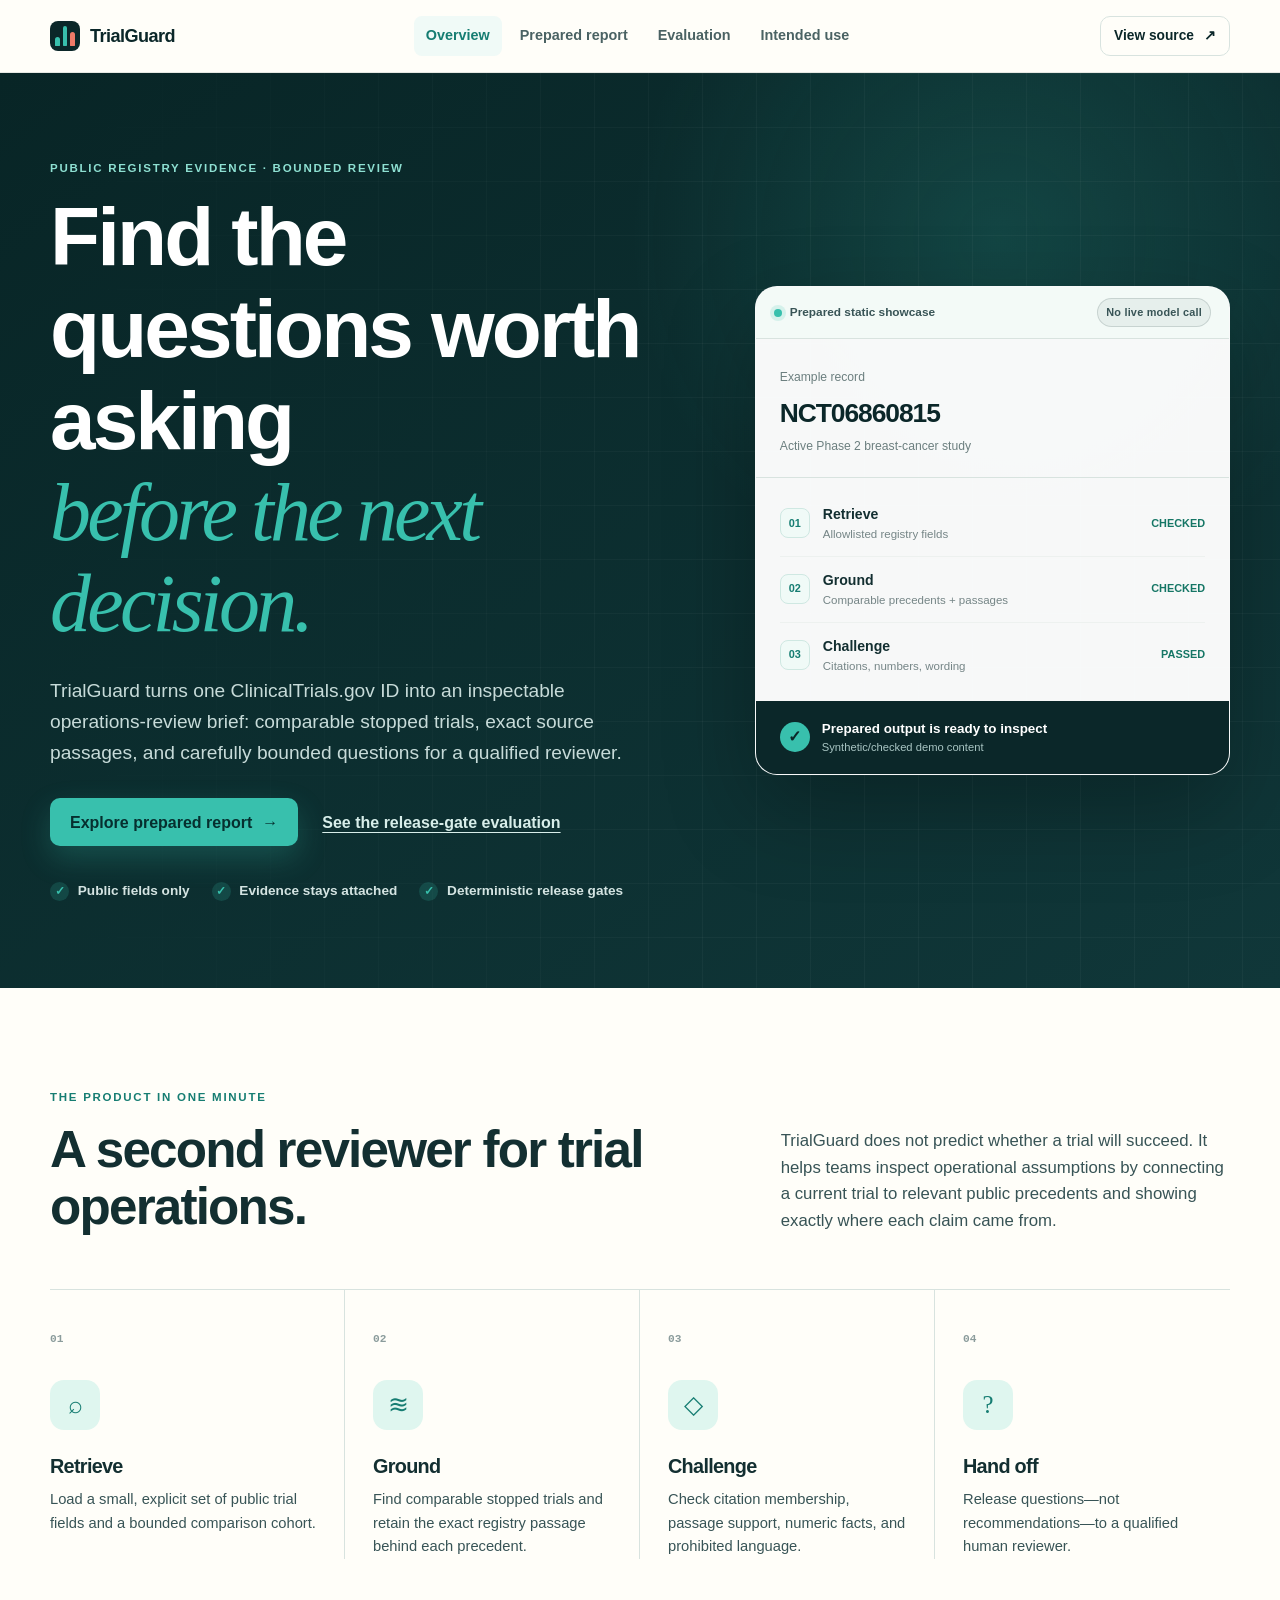
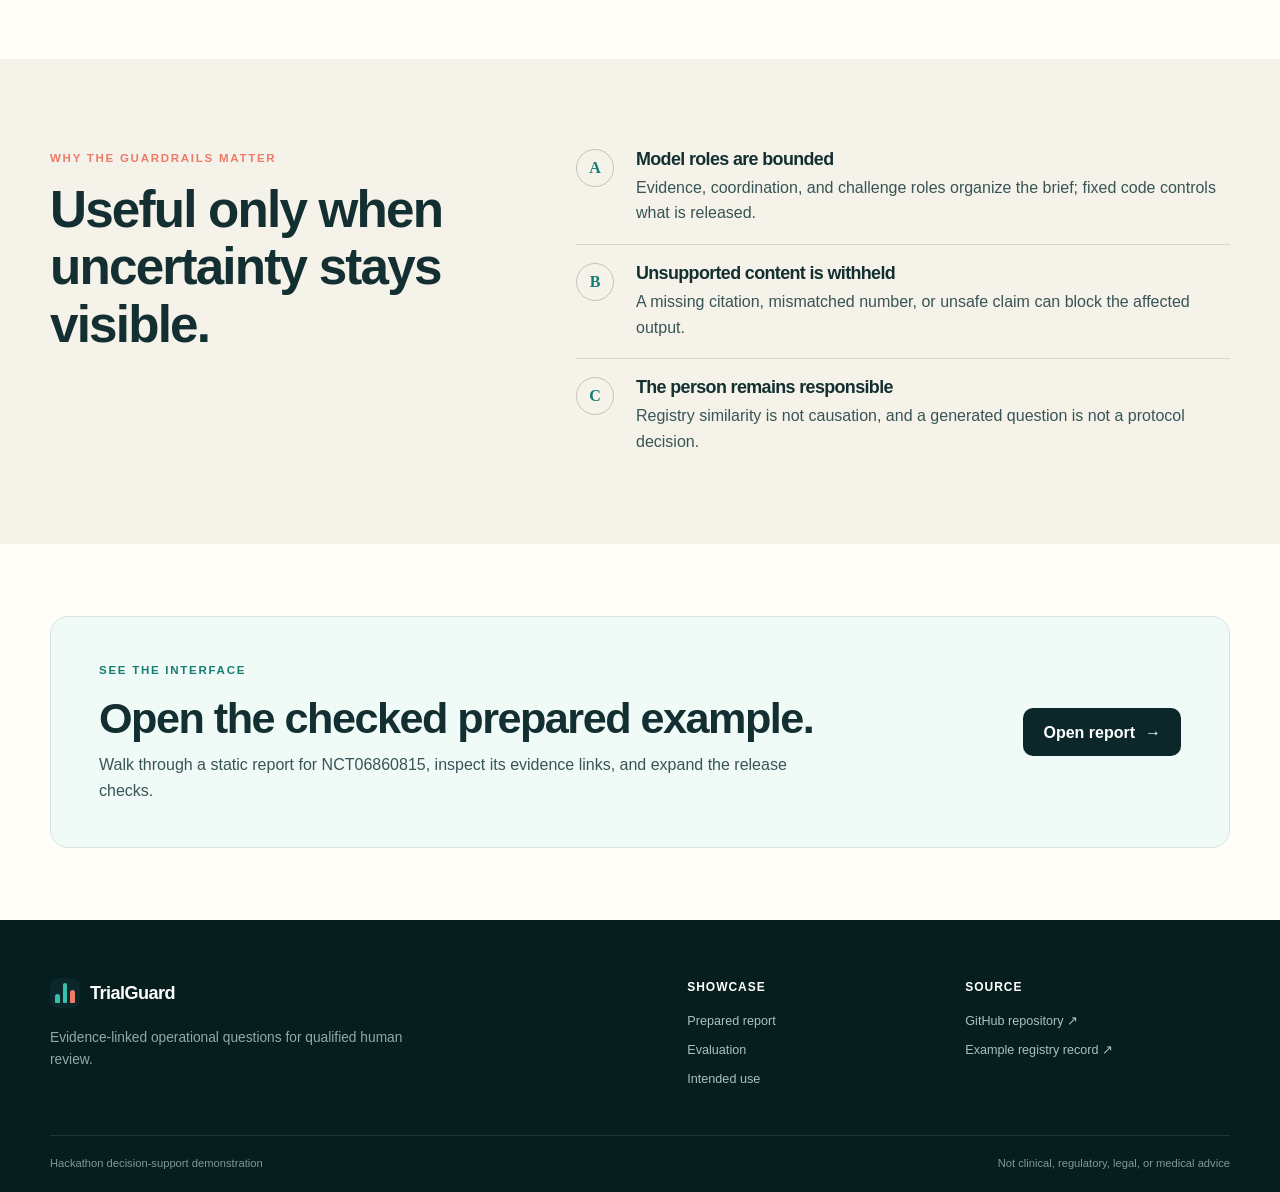
==== docs/index.html @ 04addb5f "Build presentation-ready TrialGuard MVP" ====
<!doctype html>
<html lang="en">
  <head>
    <meta charset="utf-8">
    <meta name="viewport" content="width=device-width, initial-scale=1">
    <meta
      name="description"
      content="TrialGuard is an evidence-linked second review for clinical-trial operations. Explore a checked static demonstration and its release-gate evaluation."
    >
    <meta name="theme-color" content="#0b2729">
    <title>TrialGuard · Evidence-linked trial review</title>
    <link
      rel="icon"
      href="data:image/svg+xml,%3Csvg%20xmlns='http://www.w3.org/2000/svg'%20viewBox='0%200%2064%2064'%3E%3Crect%20rx='14'%20width='64'%20height='64'%20fill='%230b2729'/%3E%3Cpath%20d='M16%2044V30M32%2044V16M48%2044V25'%20stroke='%2338c0ad'%20stroke-width='9'%20stroke-linecap='round'/%3E%3C/svg%3E"
    >
    <link rel="stylesheet" href="styles.css">
    <script>document.documentElement.classList.add("js");</script>
    <script src="app.js" defer></script>
  </head>
  <body>
    <a class="skip-link" href="#main-content">Skip to content</a>

    <header class="site-header">
      <div class="shell header-inner">
        <a class="brand" href="#overview" data-route="overview" aria-label="TrialGuard home">
          <span class="brand-mark" aria-hidden="true">
            <span></span><span></span><span></span>
          </span>
          <span>TrialGuard</span>
        </a>

        <nav class="site-nav" aria-label="Primary navigation">
          <a href="#overview" data-route="overview">Overview</a>
          <a href="#report" data-route="report">Prepared report</a>
          <a href="#evaluation" data-route="evaluation">Evaluation</a>
          <a href="#boundary" data-route="boundary">Intended use</a>
        </nav>

        <a
          class="button button-small button-ghost"
          href="https://github.com/shubhamkragrawal/TrialGuard"
          target="_blank"
          rel="noopener noreferrer"
        >
          View source
          <span aria-hidden="true">↗</span>
        </a>
      </div>
    </header>

    <noscript>
      <div class="noscript-notice">
        JavaScript is off. All showcase sections remain readable below, but page-style navigation is disabled.
      </div>
    </noscript>

    <main id="main-content" tabindex="-1">
      <section class="page is-active" data-page="overview" aria-labelledby="overview-title">
        <div class="hero">
          <div class="hero-grid shell">
            <div class="hero-copy">
              <p class="eyebrow eyebrow-light">Public registry evidence · bounded review</p>
              <h1 id="overview-title">
                Find the questions worth asking
                <em>before the next decision.</em>
              </h1>
              <p class="hero-lede">
                TrialGuard turns one ClinicalTrials.gov ID into an inspectable
                operations-review brief: comparable stopped trials, exact source
                passages, and carefully bounded questions for a qualified reviewer.
              </p>
              <div class="hero-actions">
                <a class="button button-primary" href="#report" data-route="report">
                  Explore prepared report
                  <span aria-hidden="true">→</span>
                </a>
                <a class="text-link text-link-light" href="#evaluation" data-route="evaluation">
                  See the release-gate evaluation
                </a>
              </div>
              <ul class="proof-list" aria-label="Product safeguards">
                <li><span aria-hidden="true">✓</span> Public fields only</li>
                <li><span aria-hidden="true">✓</span> Evidence stays attached</li>
                <li><span aria-hidden="true">✓</span> Deterministic release gates</li>
              </ul>
            </div>

            <aside class="hero-card" aria-label="TrialGuard review preview">
              <div class="hero-card-topline">
                <span class="live-dot" aria-hidden="true"></span>
                <span>Prepared static showcase</span>
                <span class="chip">No live model call</span>
              </div>
              <div class="trial-preview">
                <span class="micro-label">Example record</span>
                <strong>NCT06860815</strong>
                <p>Active Phase 2 breast-cancer study</p>
              </div>
              <ol class="mini-trace">
                <li>
                  <span class="trace-icon" aria-hidden="true">01</span>
                  <div><strong>Retrieve</strong><small>Allowlisted registry fields</small></div>
                  <span class="trace-state">Checked</span>
                </li>
                <li>
                  <span class="trace-icon" aria-hidden="true">02</span>
                  <div><strong>Ground</strong><small>Comparable precedents + passages</small></div>
                  <span class="trace-state">Checked</span>
                </li>
                <li>
                  <span class="trace-icon" aria-hidden="true">03</span>
                  <div><strong>Challenge</strong><small>Citations, numbers, wording</small></div>
                  <span class="trace-state">Passed</span>
                </li>
              </ol>
              <div class="hero-card-result">
                <span aria-hidden="true">✓</span>
                <div>
                  <strong>Prepared output is ready to inspect</strong>
                  <small>Synthetic/checked demo content</small>
                </div>
              </div>
            </aside>
          </div>
        </div>

        <div class="shell section">
          <div class="section-heading split-heading">
            <div>
              <p class="eyebrow">The product in one minute</p>
              <h2>A second reviewer for trial operations.</h2>
            </div>
            <p>
              TrialGuard does not predict whether a trial will succeed. It helps
              teams inspect operational assumptions by connecting a current trial
              to relevant public precedents and showing exactly where each claim came from.
            </p>
          </div>

          <ol class="process-grid">
            <li>
              <span class="process-number">01</span>
              <div class="process-symbol" aria-hidden="true">⌕</div>
              <h3>Retrieve</h3>
              <p>Load a small, explicit set of public trial fields and a bounded comparison cohort.</p>
            </li>
            <li>
              <span class="process-number">02</span>
              <div class="process-symbol" aria-hidden="true">≋</div>
              <h3>Ground</h3>
              <p>Find comparable stopped trials and retain the exact registry passage behind each precedent.</p>
            </li>
            <li>
              <span class="process-number">03</span>
              <div class="process-symbol" aria-hidden="true">◇</div>
              <h3>Challenge</h3>
              <p>Check citation membership, passage support, numeric facts, and prohibited language.</p>
            </li>
            <li>
              <span class="process-number">04</span>
              <div class="process-symbol" aria-hidden="true">?</div>
              <h3>Hand off</h3>
              <p>Release questions—not recommendations—to a qualified human reviewer.</p>
            </li>
          </ol>
        </div>

        <div class="trust-band">
          <div class="shell trust-grid">
            <div>
              <p class="eyebrow eyebrow-coral">Why the guardrails matter</p>
              <h2>Useful only when uncertainty stays visible.</h2>
            </div>
            <div class="trust-points">
              <article>
                <span aria-hidden="true">A</span>
                <div>
                  <h3>Model roles are bounded</h3>
                  <p>Evidence, coordination, and challenge roles organize the brief; fixed code controls what is released.</p>
                </div>
              </article>
              <article>
                <span aria-hidden="true">B</span>
                <div>
                  <h3>Unsupported content is withheld</h3>
                  <p>A missing citation, mismatched number, or unsafe claim can block the affected output.</p>
                </div>
              </article>
              <article>
                <span aria-hidden="true">C</span>
                <div>
                  <h3>The person remains responsible</h3>
                  <p>Registry similarity is not causation, and a generated question is not a protocol decision.</p>
                </div>
              </article>
            </div>
          </div>
        </div>

        <div class="shell section compact-section">
          <div class="cta-panel">
            <div>
              <p class="eyebrow">See the interface</p>
              <h2>Open the checked prepared example.</h2>
              <p>
                Walk through a static report for NCT06860815, inspect its evidence
                links, and expand the release checks.
              </p>
            </div>
            <a class="button button-dark" href="#report" data-route="report">
              Open report <span aria-hidden="true">→</span>
            </a>
          </div>
        </div>
      </section>

      <section class="page" data-page="report" aria-labelledby="report-title">
        <div class="context-bar">
          <div class="shell context-inner">
            <a href="#overview" data-route="overview">← Back to overview</a>
            <div>
              <span class="status-pill status-pill-demo">
                <span aria-hidden="true"></span>
                Static prepared example
              </span>
              <button class="copy-button" type="button" data-copy-link aria-label="Copy link to prepared report">
                Copy link
              </button>
            </div>
          </div>
        </div>

        <div class="shell report-shell">
          <div class="demo-disclosure" role="note">
            <span class="disclosure-icon" aria-hidden="true">i</span>
            <div>
              <strong>Synthetic/checked demonstration—not a live Bedrock run</strong>
              <p>
                This prepared interface uses NCT06860815 as the public example ID.
                The review narrative, comparison display, and pass states below are
                curated synthetic content for demonstrating TrialGuard’s checked
                output format. They must not be treated as a current assessment of the trial.
              </p>
            </div>
          </div>

          <header class="report-header">
            <div>
              <div class="report-meta">
                <span class="eyebrow">Prepared evidence review</span>
                <span class="chip chip-light">Prospective framing</span>
              </div>
              <h1 id="report-title">Active Phase 2 breast-cancer study</h1>
              <div class="trial-identity">
                <a
                  href="https://clinicaltrials.gov/study/NCT06860815"
                  target="_blank"
                  rel="noopener noreferrer"
                >
                  NCT06860815 <span aria-hidden="true">↗</span>
                </a>
                <span>Recruiting</span>
                <span>Phase 2</span>
              </div>
            </div>
            <div class="release-card" role="status">
              <span class="release-icon" aria-hidden="true">✓</span>
              <div>
                <small>Prepared release state</small>
                <strong>Approved for demonstration</strong>
                <p>The synthetic citations, facts, schema, and wording below passed the showcase checks.</p>
              </div>
            </div>
          </header>

          <div class="report-layout">
            <div class="report-main">
              <section class="report-section" aria-labelledby="snapshot-title">
                <div class="numbered-title">
                  <span>01</span>
                  <div>
                    <p class="eyebrow">Public-record snapshot</p>
                    <h2 id="snapshot-title">Trial at a glance</h2>
                  </div>
                </div>
                <p class="section-note">
                  Minimal registry descriptors are shown for orientation. This static
                  page does not claim a fresh retrieval timestamp.
                </p>
                <div class="fact-grid">
                  <article class="fact-card fact-card-wide">
                    <small>Condition area</small>
                    <div class="tag-row"><span>Breast cancer</span></div>
                  </article>
                  <article class="fact-card">
                    <small>Study phase</small>
                    <strong>Phase 2</strong>
                  </article>
                  <article class="fact-card">
                    <small>Registry status</small>
                    <strong>Recruiting</strong>
                  </article>
                  <article class="fact-card">
                    <small>Review framing</small>
                    <strong>Prospective</strong>
                  </article>
                  <article class="fact-card">
                    <small>Source</small>
                    <strong>ClinicalTrials.gov</strong>
                  </article>
                </div>
              </section>

              <section class="report-section" aria-labelledby="cohort-title">
                <div class="numbered-title">
                  <span>02</span>
                  <div>
                    <p class="eyebrow">Synthetic comparison display</p>
                    <h2 id="cohort-title">Bounded cohort context</h2>
                  </div>
                </div>
                <div class="cohort-panel">
                  <div class="cohort-topline">
                    <div>
                      <span class="status-pill status-pill-demo">Illustrative fixture</span>
                      <p>Designed to show how complete retrieval and denominators would be disclosed.</p>
                    </div>
                    <div class="withheld-metric">
                      <small>Live cohort rate</small>
                      <strong>Not claimed</strong>
                      <span>Static showcase</span>
                    </div>
                  </div>
                  <div class="filter-row" aria-label="Illustrative comparison filters">
                    <span>Condition area: breast cancer</span>
                    <span>Phase: Phase 2</span>
                    <span>Status: resolved records</span>
                  </div>
                </div>
              </section>

              <section class="report-section" aria-labelledby="evidence-title">
                <div class="numbered-title">
                  <span>03</span>
                  <div>
                    <p class="eyebrow">Synthetic evidence card</p>
                    <h2 id="evidence-title">How a precedent stays inspectable</h2>
                  </div>
                </div>
                <article class="evidence-card" id="evidence-demo-01">
                  <div class="evidence-topline">
                    <span class="evidence-index">DEMO E01</span>
                    <span class="synthetic-badge">Synthetic/checked</span>
                  </div>
                  <h3>Illustrative comparable stopped-trial precedent</h3>
                  <p>
                    This card intentionally uses a synthetic source passage so the
                    static showcase cannot be mistaken for a live finding about NCT06860815.
                  </p>
                  <blockquote>
                    <span>Illustrative stop-reason passage</span>
                    “Enrollment was slower than anticipated.”
                  </blockquote>
                  <div class="source-row">
                    <code>protocolSection.statusModule.whyStopped</code>
                    <span>Fixture passage verified literally</span>
                  </div>
                </article>
              </section>

              <section class="report-section" aria-labelledby="question-title">
                <div class="numbered-title">
                  <span>04</span>
                  <div>
                    <p class="eyebrow">For qualified human review</p>
                    <h2 id="question-title">Question to examine</h2>
                  </div>
                </div>
                <article class="question-card">
                  <span class="question-number">01</span>
                  <div>
                    <span class="synthetic-badge">Synthetic/checked question</span>
                    <h3>
                      Which site-activation and enrollment assumptions should the
                      operations team stress-test before relying on the current recruitment plan?
                    </h3>
                    <p>
                      The illustrative precedent shows the intended reasoning pattern:
                      surface an operational topic, attach the evidence, and phrase the
                      output as a question rather than a recommendation.
                    </p>
                    <p class="uncertainty">
                      <strong>Uncertainty:</strong> Registry stop reasons are self-reported,
                      incomplete, and do not establish causation or transferability.
                    </p>
                    <a class="evidence-link" href="#evidence-demo-01">View supporting demo evidence ↑</a>
                  </div>
                </article>
              </section>
            </div>

            <aside class="report-sidebar" aria-label="Prepared report validation">
              <section class="sidebar-card">
                <div class="sidebar-heading">
                  <span class="agent-avatar" aria-hidden="true">C</span>
                  <div>
                    <small>Prepared challenge result</small>
                    <h2>Approved</h2>
                  </div>
                  <span class="approved-dot" aria-label="Approved"></span>
                </div>
                <p>
                  No unresolved finding remains in this curated synthetic example.
                </p>
                <div class="revision-row">
                  <span>Revision cycles</span><strong>0 / 1</strong>
                </div>
              </section>

              <section class="sidebar-card">
                <div class="sidebar-title-row">
                  <div>
                    <small>Deterministic gates</small>
                    <h2>Release checks</h2>
                  </div>
                  <strong class="check-score">4/4</strong>
                </div>
                <ul class="check-list">
                  <li>
                    <span aria-hidden="true">✓</span>
                    <div><strong>Citation membership</strong><small>Demo evidence ID resolves in this page.</small></div>
                    <em>Passed</em>
                  </li>
                  <li>
                    <span aria-hidden="true">✓</span>
                    <div><strong>Passage support</strong><small>Displayed quote matches its fixture passage.</small></div>
                    <em>Passed</em>
                  </li>
                  <li>
                    <span aria-hidden="true">✓</span>
                    <div><strong>Numeric facts</strong><small>No unsupported numeric claim is released.</small></div>
                    <em>Passed</em>
                  </li>
                  <li>
                    <span aria-hidden="true">✓</span>
                    <div><strong>Bounded language</strong><small>No causal, prescriptive, or go/no-go claim.</small></div>
                    <em>Passed</em>
                  </li>
                </ul>
              </section>

              <details class="sidebar-card trace-card">
                <summary>
                  <span><small>Inspectable metadata</small><strong>Prepared trace</strong></span>
                  <span aria-hidden="true">⌄</span>
                </summary>
                <ol>
                  <li><span>01</span><div><strong>Fixture loaded</strong><small>Local static content</small></div></li>
                  <li><span>02</span><div><strong>Evidence linked</strong><small>One synthetic passage</small></div></li>
                  <li><span>03</span><div><strong>Checks represented</strong><small>Four checked conditions</small></div></li>
                  <li><span>04</span><div><strong>Page rendered</strong><small>No external services called</small></div></li>
                </ol>
              </details>

              <div class="read-note">
                <span aria-hidden="true">i</span>
                <p><strong>Read with the source.</strong> Similarity is not causation, and registry data can be incomplete.</p>
              </div>
            </aside>
          </div>

          <div class="next-panel">
            <div>
              <p class="eyebrow">What was actually tested?</p>
              <h2>See the frozen seven-case release-gate suite.</h2>
            </div>
            <a class="button button-dark" href="#evaluation" data-route="evaluation">
              View evaluation <span aria-hidden="true">→</span>
            </a>
          </div>
        </div>
      </section>

      <section class="page" data-page="evaluation" aria-labelledby="evaluation-title">
        <div class="evaluation-hero">
          <div class="shell evaluation-hero-grid">
            <div>
              <p class="eyebrow eyebrow-light">Frozen synthetic test suite</p>
              <h1 id="evaluation-title">Seven cases.<br>Failures included.</h1>
              <p>
                TrialGuard was checked not only on a successful evidence-rich case,
                but also on situations where a responsible system should withhold,
                block, or reframe output.
              </p>
            </div>
            <div class="score-card" aria-label="Evaluation score: 7 of 7 expected outcomes matched">
              <div class="score-ring">
                <span><strong>7/7</strong><small>expected outcomes</small></span>
              </div>
              <div>
                <small>Fixture mode</small>
                <strong>Synthetic offline</strong>
                <small>Recorded result</small>
                <strong>All matched</strong>
              </div>
            </div>
          </div>
        </div>

        <div class="shell section">
          <div class="evaluation-disclosure">
            <span aria-hidden="true">✓</span>
            <p>
              <strong>What 7/7 means:</strong> the software produced the expected
              release state and expected failed checks for seven frozen synthetic
              fixtures. It is not a measure of clinical accuracy, safety, utility,
              model quality, or real-world performance.
            </p>
          </div>

          <div class="section-heading split-heading evaluation-heading">
            <div>
              <p class="eyebrow">Expected behavior by case</p>
              <h2>The system also passes by refusing.</h2>
            </div>
            <p>
              Every case below is synthetic. For adversarial fixtures, a blocked
              output is the desired and passing behavior.
            </p>
          </div>

          <div class="case-list" role="list" aria-label="Seven synthetic evaluation cases">
            <article role="listitem">
              <span class="case-number">01</span>
              <div><h3>Evidence-rich trial analogue</h3><p>Grounding and supported question release</p></div>
              <span class="expected-state state-full">Full release</span>
              <span class="pass-state"><span aria-hidden="true">✓</span> Matched</span>
            </article>
            <article role="listitem">
              <span class="case-number">02</span>
              <div><h3>Sparse-evidence trial analogue</h3><p>Evidence sufficiency and honest limitation</p></div>
              <span class="expected-state state-partial">Partial release</span>
              <span class="pass-state"><span aria-hidden="true">✓</span> Matched</span>
            </article>
            <article role="listitem">
              <span class="case-number">03</span>
              <div><h3>Invalid NCT ID</h3><p>Input format validation before processing</p></div>
              <span class="expected-state state-blocked">Blocked</span>
              <span class="pass-state"><span aria-hidden="true">✓</span> Matched</span>
            </article>
            <article role="listitem">
              <span class="case-number">04</span>
              <div><h3>Resolved trial requested as prospective</h3><p>Temporal framing boundary</p></div>
              <span class="expected-state state-blocked">Blocked</span>
              <span class="pass-state"><span aria-hidden="true">✓</span> Matched</span>
            </article>
            <article role="listitem">
              <span class="case-number">05</span>
              <div><h3>Injected instruction in registry text</h3><p>Untrusted-content prompt-injection defense</p></div>
              <span class="expected-state state-blocked">Blocked</span>
              <span class="pass-state"><span aria-hidden="true">✓</span> Matched</span>
            </article>
            <article role="listitem">
              <span class="case-number">06</span>
              <div><h3>Fabricated citation</h3><p>Evidence-bundle membership and literal support</p></div>
              <span class="expected-state state-blocked">Blocked</span>
              <span class="pass-state"><span aria-hidden="true">✓</span> Matched</span>
            </article>
            <article role="listitem">
              <span class="case-number">07</span>
              <div><h3>Numeric claim mismatch</h3><p>Generated number versus deterministic fact</p></div>
              <span class="expected-state state-blocked">Blocked</span>
              <span class="pass-state"><span aria-hidden="true">✓</span> Matched</span>
            </article>
          </div>

          <div class="principle-grid">
            <article>
              <span>01</span>
              <h3>Grounding</h3>
              <p>Source IDs, quoted passages, and numeric facts must agree with the current evidence bundle.</p>
            </article>
            <article>
              <span>02</span>
              <h3>Restraint</h3>
              <p>Sparse, unsafe, retrospective, and unsupported cases are withheld or explicitly reframed.</p>
            </article>
            <article>
              <span>03</span>
              <h3>Human review</h3>
              <p>The suite does not establish clinical utility, independent validation, or regulatory suitability.</p>
            </article>
          </div>

          <div class="center-action">
            <a class="button button-dark" href="#boundary" data-route="boundary">
              Read the intended-use boundary <span aria-hidden="true">→</span>
            </a>
          </div>
        </div>
      </section>

      <section class="page" data-page="boundary" aria-labelledby="boundary-title">
        <div class="boundary-hero">
          <div class="shell">
            <p class="eyebrow eyebrow-coral">Human decision boundary</p>
            <h1 id="boundary-title">TrialGuard raises review questions.<br>It does not make the decision.</h1>
          </div>
        </div>

        <div class="shell section boundary-content">
          <div class="boundary-intro">
            <div>
              <p class="eyebrow">Intended use</p>
              <h2>A bounded decision-support demonstration.</h2>
            </div>
            <p>
              TrialGuard is designed for a clinical-operations or trial-feasibility
              reviewer at a sponsor or CRO. It organizes selected public registry
              evidence into an inspectable brief. The qualified user remains
              responsible for every protocol and operational decision.
            </p>
          </div>

          <div class="boundary-columns">
            <section class="does-card">
              <span class="card-symbol" aria-hidden="true">✓</span>
              <h2>What it demonstrates</h2>
              <ul>
                <li>Retrieval from allowlisted public registry fields</li>
                <li>Transparent, bounded comparison logic</li>
                <li>Evidence-linked operational review questions</li>
                <li>Deterministic gates around generated output</li>
                <li>Visible uncertainty, limitations, and source links</li>
              </ul>
            </section>
            <section class="does-not-card">
              <span class="card-symbol" aria-hidden="true">×</span>
              <h2>What it does not do</h2>
              <ul>
                <li>Predict trial termination or individual outcomes</li>
                <li>Recommend treatment, protocol, or design changes</li>
                <li>Issue go/no-go, clinical, regulatory, or legal advice</li>
                <li>Process patient data or confidential protocols</li>
                <li>Replace clinical, regulatory, or operational judgment</li>
              </ul>
            </section>
          </div>

          <aside class="hosting-note" aria-labelledby="hosting-note-title">
            <span class="hosting-icon" aria-hidden="true">AWS</span>
            <div>
              <p class="eyebrow">Hosting status</p>
              <h2 id="hosting-note-title">Why this static showcase exists</h2>
              <p>
                The intended deployment uses AWS in <code>us-east-1</code>, with
                Bedrock for bounded model roles and a managed web service for the
                application. The current workshop role allows model experimentation
                but denies the hosting services needed to publish the live app.
                This GitHub Pages site is the reviewed static fallback; it makes no
                live Bedrock or ClinicalTrials.gov requests.
              </p>
            </div>
          </aside>

          <div class="source-panel">
            <div>
              <p class="eyebrow">Inspect the implementation</p>
              <h2>Source, checks, fixtures, and deployment templates are public.</h2>
            </div>
            <a
              class="button button-primary"
              href="https://github.com/shubhamkragrawal/TrialGuard"
              target="_blank"
              rel="noopener noreferrer"
            >
              Open GitHub repository <span aria-hidden="true">↗</span>
            </a>
          </div>
        </div>
      </section>
    </main>

    <footer class="site-footer">
      <div class="shell footer-grid">
        <div>
          <a class="brand brand-footer" href="#overview" data-route="overview">
            <span class="brand-mark" aria-hidden="true">
              <span></span><span></span><span></span>
            </span>
            <span>TrialGuard</span>
          </a>
          <p>Evidence-linked operational questions for qualified human review.</p>
        </div>
        <div>
          <strong>Showcase</strong>
          <a href="#report" data-route="report">Prepared report</a>
          <a href="#evaluation" data-route="evaluation">Evaluation</a>
          <a href="#boundary" data-route="boundary">Intended use</a>
        </div>
        <div>
          <strong>Source</strong>
          <a
            href="https://github.com/shubhamkragrawal/TrialGuard"
            target="_blank"
            rel="noopener noreferrer"
          >GitHub repository ↗</a>
          <a
            href="https://clinicaltrials.gov/study/NCT06860815"
            target="_blank"
            rel="noopener noreferrer"
          >Example registry record ↗</a>
        </div>
      </div>
      <div class="shell footer-bottom">
        <span>Hackathon decision-support demonstration</span>
        <span>Not clinical, regulatory, legal, or medical advice</span>
      </div>
    </footer>

    <div class="toast" role="status" aria-live="polite" aria-atomic="true" data-toast></div>
  </body>
</html>
---- docs/styles.css ----
:root {
  --ink: #132f31;
  --ink-soft: #385456;
  --navy: #0b2729;
  --navy-2: #123a3d;
  --teal: #38c0ad;
  --teal-dark: #167d72;
  --mint: #dff6ef;
  --mint-light: #f0faf7;
  --coral: #ef7a68;
  --coral-light: #fff0eb;
  --cream: #f5f2e9;
  --paper: #fffef9;
  --white: #ffffff;
  --line: #d8e3df;
  --line-dark: rgba(255, 255, 255, 0.16);
  --success: #157665;
  --warning: #9b641e;
  --danger: #a53f39;
  --shadow: 0 20px 60px rgba(7, 42, 43, 0.12);
  --shadow-soft: 0 10px 30px rgba(7, 42, 43, 0.08);
  --radius: 18px;
  --radius-small: 10px;
  --shell: 1180px;
}

* {
  box-sizing: border-box;
}

html {
  scroll-behavior: smooth;
  color-scheme: light;
}

body {
  margin: 0;
  background: var(--paper);
  color: var(--ink);
  font-family:
    Inter, ui-sans-serif, -apple-system, BlinkMacSystemFont, "Segoe UI",
    sans-serif;
  font-size: 16px;
  line-height: 1.6;
  text-rendering: optimizeLegibility;
}

button,
input,
textarea,
select {
  font: inherit;
}

button,
a {
  -webkit-tap-highlight-color: transparent;
}

a {
  color: inherit;
}

img,
svg {
  max-width: 100%;
}

h1,
h2,
h3,
p {
  margin-top: 0;
}

h1,
h2,
h3 {
  line-height: 1.12;
  letter-spacing: -0.035em;
}

h1 {
  font-size: clamp(2.9rem, 6.7vw, 6rem);
}

h2 {
  font-size: clamp(2rem, 4vw, 3.35rem);
}

h3 {
  font-size: 1.12rem;
}

code {
  font-family: "SFMono-Regular", Consolas, "Liberation Mono", monospace;
}

.shell {
  width: min(calc(100% - 40px), var(--shell));
  margin-inline: auto;
}

.skip-link {
  position: fixed;
  z-index: 1000;
  top: 10px;
  left: 10px;
  padding: 10px 14px;
  border-radius: 8px;
  background: var(--white);
  color: var(--navy);
  font-weight: 750;
  transform: translateY(-150%);
  transition: transform 160ms ease;
}

.skip-link:focus {
  transform: translateY(0);
}

:focus-visible {
  outline: 3px solid var(--coral);
  outline-offset: 3px;
}

.site-header {
  position: sticky;
  z-index: 50;
  top: 0;
  border-bottom: 1px solid rgba(12, 44, 45, 0.1);
  background: rgba(255, 254, 249, 0.94);
  backdrop-filter: blur(16px);
}

.header-inner {
  min-height: 72px;
  display: flex;
  align-items: center;
  gap: 28px;
}

.brand {
  display: inline-flex;
  flex: 0 0 auto;
  align-items: center;
  gap: 10px;
  color: var(--navy);
  font-size: 1.13rem;
  font-weight: 800;
  letter-spacing: -0.03em;
  text-decoration: none;
}

.brand-mark {
  width: 30px;
  height: 30px;
  display: grid;
  grid-template-columns: repeat(3, 1fr);
  align-items: end;
  gap: 3px;
  padding: 5px;
  border-radius: 8px;
  background: var(--navy);
}

.brand-mark span {
  display: block;
  border-radius: 3px 3px 1px 1px;
  background: var(--teal);
}

.brand-mark span:nth-child(1) {
  height: 45%;
}

.brand-mark span:nth-child(2) {
  height: 100%;
}

.brand-mark span:nth-child(3) {
  height: 68%;
  background: var(--coral);
}

.site-nav {
  display: flex;
  flex: 1;
  justify-content: center;
  gap: 6px;
}

.site-nav a {
  padding: 8px 12px;
  border-radius: 8px;
  color: #4a6263;
  font-size: 0.9rem;
  font-weight: 680;
  text-decoration: none;
}

.site-nav a:hover,
.site-nav a[aria-current="page"] {
  background: var(--mint-light);
  color: var(--teal-dark);
}

.button {
  min-height: 48px;
  display: inline-flex;
  align-items: center;
  justify-content: center;
  gap: 10px;
  padding: 12px 19px;
  border: 1px solid transparent;
  border-radius: 10px;
  font-weight: 780;
  line-height: 1.2;
  text-decoration: none;
  transition:
    transform 160ms ease,
    box-shadow 160ms ease,
    background 160ms ease;
}

.button:hover {
  transform: translateY(-2px);
}

.button-small {
  min-height: 40px;
  padding: 9px 13px;
  font-size: 0.86rem;
}

.button-primary {
  background: var(--teal);
  color: #062f2f;
  box-shadow: 0 12px 30px rgba(56, 192, 173, 0.24);
}

.button-primary:hover {
  background: #49cbb8;
  box-shadow: 0 16px 34px rgba(56, 192, 173, 0.3);
}

.button-dark {
  background: var(--navy);
  color: var(--white);
}

.button-dark:hover {
  background: var(--navy-2);
  box-shadow: var(--shadow-soft);
}

.button-ghost {
  border-color: var(--line);
  background: transparent;
  color: var(--navy);
}

.button-ghost:hover {
  background: var(--white);
}

.text-link {
  font-weight: 760;
  text-underline-offset: 4px;
}

.text-link-light {
  color: #d8eeea;
}

.eyebrow {
  margin-bottom: 14px;
  color: var(--teal-dark);
  font-size: 0.72rem;
  font-weight: 850;
  letter-spacing: 0.15em;
  text-transform: uppercase;
}

.eyebrow-light {
  color: #8ee0d2;
}

.eyebrow-coral {
  color: var(--coral);
}

.noscript-notice {
  padding: 12px 20px;
  background: var(--coral-light);
  color: var(--danger);
  font-weight: 700;
  text-align: center;
}

.js .page:not(.is-active) {
  display: none;
}

.hero {
  position: relative;
  overflow: hidden;
  background:
    radial-gradient(circle at 78% 18%, rgba(56, 192, 173, 0.16), transparent 23rem),
    linear-gradient(145deg, #082526 0%, #103739 100%);
  color: var(--white);
}

.hero::before {
  position: absolute;
  inset: 0;
  background-image:
    linear-gradient(rgba(255, 255, 255, 0.035) 1px, transparent 1px),
    linear-gradient(90deg, rgba(255, 255, 255, 0.035) 1px, transparent 1px);
  background-size: 54px 54px;
  content: "";
  mask-image: linear-gradient(to right, transparent, #000 55%);
  pointer-events: none;
}

.hero-grid {
  position: relative;
  min-height: 690px;
  display: grid;
  grid-template-columns: minmax(0, 1.12fr) minmax(380px, 0.88fr);
  align-items: center;
  gap: clamp(48px, 8vw, 100px);
  padding-block: 86px;
}

.hero-copy h1 {
  max-width: 760px;
  margin-bottom: 26px;
  font-size: clamp(3rem, 6.4vw, 5.7rem);
  font-weight: 760;
}

.hero-copy h1 em {
  display: block;
  color: var(--teal);
  font-family: Georgia, "Times New Roman", serif;
  font-weight: 500;
  letter-spacing: -0.045em;
}

.hero-lede {
  max-width: 690px;
  margin-bottom: 30px;
  color: #c7dbd9;
  font-size: clamp(1rem, 2vw, 1.2rem);
}

.hero-actions {
  display: flex;
  align-items: center;
  gap: 24px;
  margin-bottom: 34px;
}

.proof-list {
  display: flex;
  flex-wrap: wrap;
  gap: 14px 22px;
  margin: 0;
  padding: 0;
  color: #d4e4e2;
  font-size: 0.85rem;
  font-weight: 650;
  list-style: none;
}

.proof-list span {
  width: 19px;
  height: 19px;
  display: inline-grid;
  place-items: center;
  margin-right: 5px;
  border-radius: 999px;
  background: rgba(56, 192, 173, 0.18);
  color: var(--teal);
  font-size: 0.72rem;
}

.hero-card {
  position: relative;
  overflow: hidden;
  border: 1px solid rgba(255, 255, 255, 0.15);
  border-radius: 22px;
  background: rgba(255, 255, 255, 0.97);
  color: var(--ink);
  box-shadow: 0 34px 90px rgba(0, 0, 0, 0.26);
}

.hero-card-topline {
  min-height: 52px;
  display: flex;
  align-items: center;
  gap: 8px;
  padding: 11px 18px;
  border-bottom: 1px solid var(--line);
  background: #f3faf7;
  color: var(--ink-soft);
  font-size: 0.74rem;
  font-weight: 750;
}

.live-dot {
  width: 8px;
  height: 8px;
  border-radius: 50%;
  background: var(--teal);
  box-shadow: 0 0 0 4px rgba(56, 192, 173, 0.16);
}

.chip {
  display: inline-flex;
  align-items: center;
  padding: 5px 8px;
  border: 1px solid rgba(11, 39, 41, 0.14);
  border-radius: 999px;
  background: rgba(11, 39, 41, 0.05);
  color: var(--ink-soft);
  font-size: 0.68rem;
  font-weight: 780;
  letter-spacing: 0.02em;
}

.hero-card-topline .chip {
  margin-left: auto;
}

.chip-light {
  background: var(--mint-light);
  color: var(--teal-dark);
}

.trial-preview {
  padding: 24px 24px 20px;
  border-bottom: 1px solid var(--line);
}

.micro-label,
.trial-preview p {
  color: #6c7f7f;
  font-size: 0.76rem;
}

.trial-preview strong {
  display: block;
  margin: 3px 0;
  color: var(--navy);
  font-size: 1.65rem;
  letter-spacing: -0.04em;
}

.trial-preview p {
  margin-bottom: 0;
}

.mini-trace {
  margin: 0;
  padding: 13px 24px;
  list-style: none;
}

.mini-trace li {
  display: grid;
  grid-template-columns: 32px 1fr auto;
  align-items: center;
  gap: 11px;
  padding: 12px 0;
  border-bottom: 1px solid #edf1ef;
}

.mini-trace li:last-child {
  border-bottom: 0;
}

.trace-icon {
  width: 30px;
  height: 30px;
  display: grid;
  place-items: center;
  border: 1px solid #cfe8e2;
  border-radius: 8px;
  background: var(--mint-light);
  color: var(--teal-dark);
  font-size: 0.68rem;
  font-weight: 800;
}

.mini-trace strong,
.mini-trace small {
  display: block;
}

.mini-trace strong {
  font-size: 0.88rem;
}

.mini-trace small {
  color: #758586;
  font-size: 0.72rem;
}

.trace-state {
  color: var(--success);
  font-size: 0.68rem;
  font-weight: 800;
  text-transform: uppercase;
}

.hero-card-result {
  display: flex;
  align-items: center;
  gap: 12px;
  padding: 17px 24px;
  background: var(--navy);
  color: var(--white);
}

.hero-card-result > span {
  width: 30px;
  height: 30px;
  display: grid;
  flex: 0 0 auto;
  place-items: center;
  border-radius: 50%;
  background: var(--teal);
  color: var(--navy);
  font-weight: 900;
}

.hero-card-result strong,
.hero-card-result small {
  display: block;
}

.hero-card-result strong {
  font-size: 0.84rem;
}

.hero-card-result small {
  color: #a9c5c3;
  font-size: 0.7rem;
}

.section {
  padding-block: 100px;
}

.compact-section {
  padding-block: 72px;
}

.section-heading {
  margin-bottom: 54px;
}

.section-heading h2,
.boundary-intro h2 {
  max-width: 620px;
  margin-bottom: 0;
}

.split-heading {
  display: grid;
  grid-template-columns: minmax(0, 1fr) minmax(300px, 0.68fr);
  gap: 70px;
  align-items: end;
}

.split-heading > p,
.boundary-intro > p {
  margin-bottom: 0;
  color: var(--ink-soft);
  font-size: 1.05rem;
}

.process-grid {
  display: grid;
  grid-template-columns: repeat(4, 1fr);
  margin: 0;
  padding: 0;
  border-top: 1px solid var(--line);
  list-style: none;
}

.process-grid li {
  position: relative;
  padding: 34px 28px 0;
  border-right: 1px solid var(--line);
}

.process-grid li:first-child {
  padding-left: 0;
}

.process-grid li:last-child {
  border-right: 0;
}

.process-number {
  color: #8b9c9c;
  font-family: "SFMono-Regular", Consolas, monospace;
  font-size: 0.7rem;
  font-weight: 750;
}

.process-symbol {
  width: 50px;
  height: 50px;
  display: grid;
  place-items: center;
  margin: 30px 0 25px;
  border-radius: 14px;
  background: var(--mint);
  color: var(--teal-dark);
  font-family: Georgia, serif;
  font-size: 1.55rem;
}

.process-grid h3 {
  margin-bottom: 11px;
  font-size: 1.24rem;
}

.process-grid p {
  margin-bottom: 0;
  color: var(--ink-soft);
  font-size: 0.92rem;
}

.trust-band {
  padding-block: 90px;
  background: var(--cream);
}

.trust-grid {
  display: grid;
  grid-template-columns: minmax(0, 0.8fr) minmax(0, 1.2fr);
  gap: 90px;
}

.trust-grid h2 {
  max-width: 480px;
  margin-bottom: 0;
}

.trust-points {
  display: grid;
  gap: 18px;
}

.trust-points article {
  display: grid;
  grid-template-columns: 42px 1fr;
  gap: 18px;
  padding-bottom: 18px;
  border-bottom: 1px solid #d7d4ca;
}

.trust-points article:last-child {
  padding-bottom: 0;
  border-bottom: 0;
}

.trust-points article > span {
  width: 38px;
  height: 38px;
  display: grid;
  place-items: center;
  border: 1px solid #c6c2b7;
  border-radius: 50%;
  color: var(--teal-dark);
  font-family: Georgia, serif;
  font-weight: 700;
}

.trust-points h3 {
  margin-bottom: 6px;
}

.trust-points p {
  margin-bottom: 0;
  color: var(--ink-soft);
}

.cta-panel,
.next-panel,
.source-panel {
  display: flex;
  align-items: center;
  justify-content: space-between;
  gap: 40px;
  padding: 44px 48px;
  border: 1px solid var(--line);
  border-radius: var(--radius);
  background: var(--mint-light);
}

.cta-panel h2,
.next-panel h2,
.source-panel h2 {
  margin-bottom: 10px;
  font-size: clamp(1.8rem, 4vw, 2.7rem);
}

.cta-panel p:last-child {
  max-width: 690px;
  margin-bottom: 0;
  color: var(--ink-soft);
}

.context-bar {
  border-bottom: 1px solid var(--line);
  background: #f1f6f3;
}

.context-inner {
  min-height: 54px;
  display: flex;
  align-items: center;
  justify-content: space-between;
  gap: 20px;
  font-size: 0.8rem;
}

.context-inner > a {
  font-weight: 750;
  text-decoration: none;
}

.context-inner > div {
  display: flex;
  align-items: center;
  gap: 10px;
}

.status-pill {
  display: inline-flex;
  align-items: center;
  gap: 7px;
  padding: 5px 9px;
  border-radius: 999px;
  font-size: 0.69rem;
  font-weight: 800;
  letter-spacing: 0.02em;
}

.status-pill-demo {
  border: 1px solid #c7dcd6;
  background: #e5f3ef;
  color: #246b61;
}

.status-pill-demo > span {
  width: 7px;
  height: 7px;
  border-radius: 50%;
  background: var(--teal-dark);
}

.copy-button {
  padding: 5px 9px;
  border: 1px solid var(--line);
  border-radius: 7px;
  background: var(--white);
  color: var(--ink);
  font-size: 0.72rem;
  font-weight: 730;
  cursor: pointer;
}

.report-shell {
  padding-block: 36px 82px;
}

.demo-disclosure {
  display: flex;
  gap: 15px;
  margin-bottom: 38px;
  padding: 18px 20px;
  border: 1px solid #edc2b8;
  border-left: 4px solid var(--coral);
  border-radius: 10px;
  background: var(--coral-light);
}

.disclosure-icon,
.read-note > span {
  width: 25px;
  height: 25px;
  display: grid;
  flex: 0 0 auto;
  place-items: center;
  border-radius: 50%;
  background: var(--coral);
  color: var(--white);
  font-family: Georgia, serif;
  font-weight: 800;
}

.demo-disclosure p {
  margin-bottom: 0;
  color: #754b45;
  font-size: 0.88rem;
}

.report-header {
  display: grid;
  grid-template-columns: minmax(0, 1fr) 390px;
  align-items: end;
  gap: 60px;
  padding-bottom: 40px;
  border-bottom: 1px solid var(--line);
}

.report-meta {
  display: flex;
  align-items: center;
  gap: 12px;
}

.report-meta .eyebrow {
  margin-bottom: 0;
}

.report-header h1 {
  max-width: 700px;
  margin: 17px 0 16px;
  font-size: clamp(2.5rem, 5vw, 4.6rem);
}

.trial-identity {
  display: flex;
  flex-wrap: wrap;
  gap: 10px;
  align-items: center;
  color: #657979;
  font-size: 0.83rem;
  font-weight: 650;
}

.trial-identity > * {
  padding-right: 10px;
  border-right: 1px solid #bdccca;
}

.trial-identity > *:last-child {
  border-right: 0;
}

.trial-identity a {
  color: var(--teal-dark);
  font-weight: 800;
  text-underline-offset: 3px;
}

.release-card {
  display: grid;
  grid-template-columns: 48px 1fr;
  gap: 15px;
  padding: 20px;
  border: 1px solid #b7ded4;
  border-radius: 13px;
  background: var(--mint-light);
}

.release-icon {
  width: 46px;
  height: 46px;
  display: grid;
  place-items: center;
  border-radius: 50%;
  background: var(--teal);
  color: var(--navy);
  font-size: 1.3rem;
  font-weight: 900;
}

.release-card small,
.release-card strong {
  display: block;
}

.release-card small {
  color: #608179;
  font-size: 0.67rem;
  font-weight: 800;
  letter-spacing: 0.08em;
  text-transform: uppercase;
}

.release-card strong {
  margin: 2px 0 3px;
  font-size: 1rem;
}

.release-card p {
  margin-bottom: 0;
  color: #456b64;
  font-size: 0.76rem;
  line-height: 1.45;
}

.report-layout {
  display: grid;
  grid-template-columns: minmax(0, 1fr) 340px;
  gap: 60px;
  padding-top: 40px;
}

.report-main {
  min-width: 0;
}

.report-section {
  padding: 8px 0 56px;
  border-bottom: 1px solid var(--line);
}

.report-section + .report-section {
  padding-top: 50px;
}

.report-section:last-child {
  border-bottom: 0;
}

.numbered-title {
  display: grid;
  grid-template-columns: 42px 1fr;
  gap: 14px;
  align-items: start;
  margin-bottom: 26px;
}

.numbered-title > span {
  padding-top: 4px;
  color: #829392;
  font-family: "SFMono-Regular", Consolas, monospace;
  font-size: 0.72rem;
  font-weight: 750;
}

.numbered-title .eyebrow {
  margin-bottom: 5px;
}

.numbered-title h2 {
  margin-bottom: 0;
  font-size: clamp(1.65rem, 3vw, 2.4rem);
}

.section-note {
  margin: -10px 0 24px 56px;
  color: var(--ink-soft);
  font-size: 0.88rem;
}

.fact-grid {
  display: grid;
  grid-template-columns: repeat(2, minmax(0, 1fr));
  gap: 12px;
  margin-left: 56px;
}

.fact-card {
  min-height: 112px;
  display: flex;
  flex-direction: column;
  justify-content: space-between;
  padding: 17px;
  border: 1px solid var(--line);
  border-radius: 11px;
  background: #fbfcf9;
}

.fact-card-wide {
  grid-column: 1 / -1;
}

.fact-card small {
  color: #718281;
  font-size: 0.68rem;
  font-weight: 800;
  letter-spacing: 0.08em;
  text-transform: uppercase;
}

.fact-card strong {
  font-size: 0.96rem;
}

.tag-row span,
.filter-row span {
  display: inline-flex;
  padding: 5px 8px;
  border: 1px solid #d2e2dd;
  border-radius: 7px;
  background: var(--white);
  color: var(--ink-soft);
  font-size: 0.75rem;
  font-weight: 650;
}

.cohort-panel {
  margin-left: 56px;
  overflow: hidden;
  border: 1px solid var(--line);
  border-radius: 13px;
}

.cohort-topline {
  display: grid;
  grid-template-columns: 1fr auto;
  align-items: center;
  gap: 20px;
  padding: 22px;
}

.cohort-topline p {
  max-width: 430px;
  margin: 10px 0 0;
  color: var(--ink-soft);
  font-size: 0.83rem;
}

.withheld-metric {
  min-width: 155px;
  padding-left: 22px;
  border-left: 1px solid var(--line);
  text-align: right;
}

.withheld-metric small,
.withheld-metric strong,
.withheld-metric span {
  display: block;
}

.withheld-metric small,
.withheld-metric span {
  color: #738483;
  font-size: 0.65rem;
}

.withheld-metric strong {
  color: var(--warning);
  font-size: 1.18rem;
}

.filter-row {
  display: flex;
  flex-wrap: wrap;
  gap: 8px;
  padding: 16px 22px;
  border-top: 1px solid var(--line);
  background: #f5f8f6;
}

.evidence-card {
  margin-left: 56px;
  padding: 24px;
  border: 1px solid var(--line);
  border-radius: 13px;
  background: #fbfcf9;
}

.evidence-topline {
  display: flex;
  align-items: center;
  justify-content: space-between;
  gap: 12px;
  margin-bottom: 20px;
}

.evidence-index {
  display: inline-flex;
  padding: 5px 8px;
  border-radius: 6px;
  background: var(--navy);
  color: var(--white);
  font-family: "SFMono-Regular", Consolas, monospace;
  font-size: 0.64rem;
  font-weight: 800;
}

.synthetic-badge {
  display: inline-flex;
  padding: 5px 8px;
  border: 1px solid #efc5ba;
  border-radius: 999px;
  background: var(--coral-light);
  color: #914b40;
  font-size: 0.65rem;
  font-weight: 820;
}

.evidence-card h3 {
  margin-bottom: 8px;
  font-size: 1.2rem;
}

.evidence-card > p {
  color: var(--ink-soft);
  font-size: 0.88rem;
}

.evidence-card blockquote {
  margin: 22px 0;
  padding: 20px;
  border-left: 3px solid var(--teal);
  background: var(--mint-light);
  color: #285954;
  font-family: Georgia, "Times New Roman", serif;
  font-size: 1.03rem;
}

.evidence-card blockquote span {
  display: block;
  margin-bottom: 6px;
  color: var(--teal-dark);
  font-family: Inter, ui-sans-serif, sans-serif;
  font-size: 0.63rem;
  font-weight: 850;
  letter-spacing: 0.11em;
  text-transform: uppercase;
}

.source-row {
  display: flex;
  justify-content: space-between;
  gap: 14px;
  color: #758685;
  font-size: 0.67rem;
}

.source-row code {
  overflow-wrap: anywhere;
}

.question-card {
  display: grid;
  grid-template-columns: 44px 1fr;
  gap: 18px;
  margin-left: 56px;
  padding: 26px;
  border: 1px solid #cfe0db;
  border-radius: 14px;
  background: var(--mint-light);
}

.question-number {
  width: 40px;
  height: 40px;
  display: grid;
  place-items: center;
  border-radius: 9px;
  background: var(--navy);
  color: var(--white);
  font-family: "SFMono-Regular", Consolas, monospace;
  font-size: 0.7rem;
  font-weight: 800;
}

.question-card h3 {
  margin: 13px 0;
  font-size: clamp(1.25rem, 2.4vw, 1.75rem);
}

.question-card p {
  color: var(--ink-soft);
  font-size: 0.9rem;
}

.question-card .uncertainty {
  padding-top: 13px;
  border-top: 1px solid #ccdfd9;
  font-size: 0.8rem;
}

.evidence-link {
  color: var(--teal-dark);
  font-size: 0.77rem;
  font-weight: 800;
  text-underline-offset: 3px;
}

.report-sidebar {
  display: grid;
  align-content: start;
  gap: 16px;
}

.sidebar-card {
  margin: 0;
  padding: 20px;
  border: 1px solid var(--line);
  border-radius: 13px;
  background: var(--white);
  box-shadow: var(--shadow-soft);
}

.sidebar-heading {
  display: grid;
  grid-template-columns: 42px 1fr auto;
  align-items: center;
  gap: 11px;
  margin-bottom: 16px;
}

.agent-avatar {
  width: 40px;
  height: 40px;
  display: grid;
  place-items: center;
  border-radius: 11px;
  background: var(--navy);
  color: var(--teal);
  font-family: Georgia, serif;
  font-size: 1.1rem;
  font-weight: 800;
}

.sidebar-heading small,
.sidebar-title-row small,
.trace-card summary small {
  display: block;
  color: #738584;
  font-size: 0.62rem;
  font-weight: 820;
  letter-spacing: 0.09em;
  text-transform: uppercase;
}

.sidebar-heading h2,
.sidebar-title-row h2 {
  margin-bottom: 0;
  font-size: 1.18rem;
}

.approved-dot {
  width: 10px;
  height: 10px;
  border-radius: 50%;
  background: var(--teal);
  box-shadow: 0 0 0 5px rgba(56, 192, 173, 0.14);
}

.sidebar-card > p {
  color: var(--ink-soft);
  font-size: 0.82rem;
}

.revision-row {
  display: flex;
  justify-content: space-between;
  padding-top: 13px;
  border-top: 1px solid var(--line);
  color: #6e807f;
  font-size: 0.74rem;
}

.revision-row strong {
  color: var(--ink);
}

.sidebar-title-row {
  display: flex;
  align-items: center;
  justify-content: space-between;
  gap: 15px;
  margin-bottom: 14px;
}

.check-score {
  color: var(--success);
  font-family: "SFMono-Regular", Consolas, monospace;
  font-size: 0.82rem;
}

.check-list {
  margin: 0;
  padding: 0;
  list-style: none;
}

.check-list li {
  display: grid;
  grid-template-columns: 24px 1fr auto;
  align-items: start;
  gap: 9px;
  padding: 12px 0;
  border-top: 1px solid #ebf0ee;
}

.check-list li > span {
  width: 21px;
  height: 21px;
  display: grid;
  place-items: center;
  border-radius: 50%;
  background: var(--mint);
  color: var(--success);
  font-size: 0.68rem;
  font-weight: 900;
}

.check-list strong,
.check-list small {
  display: block;
}

.check-list strong {
  font-size: 0.77rem;
}

.check-list small {
  margin-top: 2px;
  color: #718281;
  font-size: 0.64rem;
  line-height: 1.35;
}

.check-list em {
  color: var(--success);
  font-size: 0.62rem;
  font-style: normal;
  font-weight: 820;
  text-transform: uppercase;
}

.trace-card summary {
  display: flex;
  align-items: center;
  justify-content: space-between;
  cursor: pointer;
  list-style: none;
}

.trace-card summary::-webkit-details-marker {
  display: none;
}

.trace-card summary strong {
  display: block;
}

.trace-card[open] summary {
  padding-bottom: 15px;
  border-bottom: 1px solid var(--line);
}

.trace-card ol {
  margin: 14px 0 0;
  padding: 0;
  list-style: none;
}

.trace-card li {
  display: grid;
  grid-template-columns: 25px 1fr;
  gap: 9px;
  padding: 8px 0;
}

.trace-card li > span {
  width: 23px;
  height: 23px;
  display: grid;
  place-items: center;
  border-radius: 6px;
  background: var(--mint-light);
  color: var(--teal-dark);
  font-size: 0.59rem;
  font-weight: 820;
}

.trace-card li strong,
.trace-card li small {
  display: block;
}

.trace-card li strong {
  font-size: 0.72rem;
}

.trace-card li small {
  color: #758685;
  font-size: 0.62rem;
}

.read-note {
  display: flex;
  gap: 10px;
  padding: 14px;
  border-radius: 10px;
  background: #f0f3f0;
}

.read-note > span {
  width: 21px;
  height: 21px;
  background: #77908d;
  font-size: 0.7rem;
}

.read-note p {
  margin-bottom: 0;
  color: #5d7270;
  font-size: 0.71rem;
}

.next-panel {
  margin-top: 55px;
  background: var(--cream);
}

.next-panel h2 {
  margin-bottom: 0;
  font-size: clamp(1.5rem, 3vw, 2.2rem);
}

.evaluation-hero,
.boundary-hero {
  overflow: hidden;
  padding-block: 88px;
  background:
    radial-gradient(circle at 82% 25%, rgba(56, 192, 173, 0.14), transparent 25rem),
    var(--navy);
  color: var(--white);
}

.evaluation-hero-grid {
  display: grid;
  grid-template-columns: 1fr 430px;
  align-items: center;
  gap: 90px;
}

.evaluation-hero h1,
.boundary-hero h1 {
  margin-bottom: 25px;
  font-size: clamp(3rem, 6vw, 5.2rem);
}

.evaluation-hero p:last-child {
  max-width: 620px;
  margin-bottom: 0;
  color: #c2d9d6;
  font-size: 1.08rem;
}

.score-card {
  display: grid;
  grid-template-columns: 170px 1fr;
  align-items: center;
  gap: 28px;
  padding: 28px;
  border: 1px solid var(--line-dark);
  border-radius: 18px;
  background: rgba(255, 255, 255, 0.06);
}

.score-ring {
  width: 164px;
  height: 164px;
  display: grid;
  place-items: center;
  border-radius: 50%;
  background: conic-gradient(var(--teal) 0 100%, rgba(255, 255, 255, 0.12) 0);
}

.score-ring::before {
  grid-area: 1 / 1;
  width: 126px;
  height: 126px;
  border-radius: 50%;
  background: var(--navy);
  content: "";
}

.score-ring > span {
  z-index: 1;
  grid-area: 1 / 1;
  text-align: center;
}

.score-ring strong,
.score-ring small,
.score-card > div:last-child > * {
  display: block;
}

.score-ring strong {
  font-size: 2.1rem;
  line-height: 1;
}

.score-ring small {
  margin-top: 6px;
  color: #a8c7c3;
  font-size: 0.62rem;
  text-transform: uppercase;
}

.score-card > div:last-child {
  display: grid;
  gap: 5px;
}

.score-card > div:last-child small {
  margin-top: 8px;
  color: #91afac;
  font-size: 0.63rem;
  font-weight: 800;
  letter-spacing: 0.09em;
  text-transform: uppercase;
}

.score-card > div:last-child strong {
  font-size: 0.92rem;
}

.evaluation-disclosure {
  display: flex;
  gap: 14px;
  margin-bottom: 70px;
  padding: 18px 22px;
  border: 1px solid #b9ddd5;
  border-radius: 12px;
  background: var(--mint-light);
}

.evaluation-disclosure > span {
  width: 26px;
  height: 26px;
  display: grid;
  flex: 0 0 auto;
  place-items: center;
  border-radius: 50%;
  background: var(--teal);
  color: var(--navy);
  font-weight: 900;
}

.evaluation-disclosure p {
  margin-bottom: 0;
  color: #426963;
  font-size: 0.9rem;
}

.evaluation-heading {
  margin-bottom: 35px;
}

.case-list {
  overflow: hidden;
  border: 1px solid var(--line);
  border-radius: 14px;
  background: var(--white);
  box-shadow: var(--shadow-soft);
}

.case-list article {
  display: grid;
  grid-template-columns: 44px minmax(0, 1fr) 130px 100px;
  align-items: center;
  gap: 18px;
  padding: 19px 22px;
  border-bottom: 1px solid var(--line);
}

.case-list article:last-child {
  border-bottom: 0;
}

.case-list article:hover {
  background: #fbfdfb;
}

.case-list h3 {
  margin-bottom: 3px;
  font-size: 0.94rem;
  letter-spacing: -0.015em;
}

.case-list p {
  margin-bottom: 0;
  color: #748583;
  font-size: 0.74rem;
}

.case-list .case-number {
  width: 34px;
  height: 34px;
  display: grid;
  place-items: center;
  border: 1px solid #d1e1dc;
  border-radius: 8px;
  background: var(--mint-light);
  color: var(--teal-dark);
  font-family: "SFMono-Regular", Consolas, monospace;
  font-size: 0.65rem;
  font-weight: 800;
}

.expected-state {
  justify-self: start;
  padding: 5px 8px;
  border-radius: 999px;
  font-size: 0.65rem;
  font-weight: 800;
}

.state-full {
  background: var(--mint);
  color: var(--success);
}

.state-partial {
  background: #fff3d9;
  color: var(--warning);
}

.state-blocked {
  background: var(--coral-light);
  color: var(--danger);
}

.pass-state {
  color: var(--success);
  font-size: 0.7rem;
  font-weight: 820;
  text-transform: uppercase;
}

.pass-state span {
  width: 20px;
  height: 20px;
  display: inline-grid;
  place-items: center;
  margin-right: 5px;
  border-radius: 50%;
  background: var(--mint);
}

.principle-grid {
  display: grid;
  grid-template-columns: repeat(3, 1fr);
  gap: 18px;
  margin-top: 55px;
}

.principle-grid article {
  padding: 28px;
  border: 1px solid var(--line);
  border-radius: 13px;
  background: var(--cream);
}

.principle-grid article > span {
  color: var(--coral);
  font-family: "SFMono-Regular", Consolas, monospace;
  font-size: 0.7rem;
  font-weight: 800;
}

.principle-grid h3 {
  margin: 30px 0 9px;
  font-size: 1.2rem;
}

.principle-grid p {
  margin-bottom: 0;
  color: var(--ink-soft);
  font-size: 0.86rem;
}

.center-action {
  margin-top: 45px;
  text-align: center;
}

.boundary-hero {
  padding-block: 105px;
}

.boundary-hero h1 {
  max-width: 980px;
  margin-bottom: 0;
}

.boundary-intro {
  display: grid;
  grid-template-columns: minmax(0, 0.8fr) minmax(340px, 1.2fr);
  gap: 100px;
  align-items: start;
}

.boundary-columns {
  display: grid;
  grid-template-columns: 1fr 1fr;
  gap: 18px;
  margin-top: 70px;
}

.does-card,
.does-not-card {
  position: relative;
  overflow: hidden;
  padding: 38px;
  border-radius: 16px;
}

.does-card {
  border: 1px solid #bcddd5;
  background: var(--mint-light);
}

.does-not-card {
  border: 1px solid #efd0c8;
  background: var(--coral-light);
}

.card-symbol {
  width: 46px;
  height: 46px;
  display: grid;
  place-items: center;
  margin-bottom: 30px;
  border-radius: 50%;
  background: var(--teal);
  color: var(--navy);
  font-size: 1.4rem;
  font-weight: 900;
}

.does-not-card .card-symbol {
  background: var(--coral);
  color: var(--white);
}

.does-card h2,
.does-not-card h2 {
  font-size: 1.65rem;
}

.does-card ul,
.does-not-card ul {
  margin: 0;
  padding: 0;
  list-style: none;
}

.does-card li,
.does-not-card li {
  position: relative;
  padding: 12px 0 12px 26px;
  border-top: 1px solid rgba(23, 78, 74, 0.12);
  color: var(--ink-soft);
  font-size: 0.9rem;
}

.does-card li::before,
.does-not-card li::before {
  position: absolute;
  left: 2px;
  color: var(--success);
  font-weight: 900;
  content: "✓";
}

.does-not-card li::before {
  color: var(--danger);
  content: "×";
}

.hosting-note {
  display: grid;
  grid-template-columns: 80px 1fr;
  gap: 28px;
  margin-top: 64px;
  padding: 34px;
  border: 1px solid var(--line);
  border-radius: 15px;
  background: #f4f5f1;
}

.hosting-icon {
  width: 76px;
  height: 76px;
  display: grid;
  place-items: center;
  border-radius: 16px;
  background: var(--navy);
  color: var(--teal);
  font-size: 0.78rem;
  font-weight: 900;
  letter-spacing: 0.08em;
}

.hosting-note h2 {
  margin-bottom: 12px;
  font-size: 1.65rem;
}

.hosting-note p:last-child {
  margin-bottom: 0;
  color: var(--ink-soft);
}

.hosting-note code {
  padding: 2px 5px;
  border-radius: 4px;
  background: #e5e8e2;
  color: var(--ink);
  font-size: 0.85em;
}

.source-panel {
  margin-top: 30px;
  background: var(--navy);
  color: var(--white);
}

.source-panel .eyebrow {
  color: var(--teal);
}

.source-panel h2 {
  max-width: 720px;
  margin-bottom: 0;
}

.site-footer {
  padding-top: 58px;
  background: #071e1f;
  color: #b8cecb;
}

.footer-grid {
  display: grid;
  grid-template-columns: 1.5fr 0.55fr 0.7fr;
  gap: 70px;
  padding-bottom: 46px;
}

.brand-footer {
  color: var(--white);
}

.footer-grid > div:first-child p {
  max-width: 390px;
  margin: 16px 0 0;
  color: #91aaa7;
  font-size: 0.86rem;
}

.footer-grid > div:not(:first-child) {
  display: grid;
  align-content: start;
  gap: 9px;
}

.footer-grid strong {
  margin-bottom: 4px;
  color: var(--white);
  font-size: 0.75rem;
  letter-spacing: 0.08em;
  text-transform: uppercase;
}

.footer-grid a:not(.brand) {
  color: #a9c2bf;
  font-size: 0.79rem;
  text-decoration: none;
}

.footer-grid a:hover {
  color: var(--teal);
}

.footer-bottom {
  display: flex;
  justify-content: space-between;
  gap: 30px;
  padding-block: 19px;
  border-top: 1px solid rgba(255, 255, 255, 0.1);
  color: #7e9996;
  font-size: 0.7rem;
}

.toast {
  position: fixed;
  z-index: 100;
  right: 22px;
  bottom: 22px;
  max-width: min(340px, calc(100% - 44px));
  padding: 12px 16px;
  border-radius: 10px;
  background: var(--navy);
  color: var(--white);
  box-shadow: var(--shadow);
  font-size: 0.82rem;
  font-weight: 700;
  opacity: 0;
  pointer-events: none;
  transform: translateY(12px);
  transition:
    opacity 180ms ease,
    transform 180ms ease;
}

.toast.is-visible {
  opacity: 1;
  transform: translateY(0);
}

@media (max-width: 1020px) {
  .header-inner {
    gap: 12px;
  }

  .site-nav {
    justify-content: flex-end;
    gap: 2px;
  }

  .site-nav a {
    padding-inline: 9px;
    font-size: 0.8rem;
  }

  .header-inner > .button {
    display: none;
  }

  .hero-grid,
  .evaluation-hero-grid {
    grid-template-columns: 1fr;
  }

  .hero-grid {
    padding-block: 70px;
  }

  .hero-card {
    width: min(100%, 620px);
  }

  .process-grid {
    grid-template-columns: repeat(2, 1fr);
    row-gap: 42px;
  }

  .process-grid li:nth-child(2) {
    border-right: 0;
  }

  .process-grid li:nth-child(3) {
    padding-left: 0;
  }

  .trust-grid {
    gap: 55px;
  }

  .report-header {
    grid-template-columns: 1fr;
    gap: 30px;
  }

  .release-card {
    max-width: 520px;
  }

  .report-layout {
    grid-template-columns: 1fr;
  }

  .report-sidebar {
    grid-template-columns: repeat(2, 1fr);
  }

  .report-sidebar .read-note {
    grid-column: 1 / -1;
  }

  .evaluation-hero-grid {
    gap: 45px;
  }

  .score-card {
    width: min(100%, 520px);
  }
}

@media (max-width: 760px) {
  .shell {
    width: min(calc(100% - 28px), var(--shell));
  }

  .header-inner {
    min-height: 64px;
    flex-wrap: wrap;
    gap: 5px 12px;
    padding-block: 8px;
  }

  .site-nav {
    width: 100%;
    flex: 1 0 100%;
    justify-content: flex-start;
    order: 3;
    overflow-x: auto;
    padding-top: 6px;
    border-top: 1px solid var(--line);
    scrollbar-width: none;
  }

  .site-nav::-webkit-scrollbar {
    display: none;
  }

  .site-nav a {
    flex: 0 0 auto;
    white-space: nowrap;
  }

  .hero-grid {
    min-height: auto;
    gap: 48px;
    padding-block: 54px;
  }

  .hero-copy h1 {
    font-size: clamp(2.75rem, 14vw, 4.4rem);
  }

  .hero-actions {
    align-items: stretch;
    flex-direction: column;
    gap: 17px;
  }

  .hero-actions .text-link {
    align-self: flex-start;
  }

  .proof-list {
    align-items: flex-start;
    flex-direction: column;
    gap: 9px;
  }

  .hero-card-topline {
    flex-wrap: wrap;
  }

  .hero-card-topline .chip {
    width: 100%;
    margin-left: 16px;
  }

  .section {
    padding-block: 72px;
  }

  .split-heading,
  .trust-grid,
  .boundary-intro {
    grid-template-columns: 1fr;
    gap: 28px;
  }

  .section-heading {
    margin-bottom: 38px;
  }

  .process-grid {
    grid-template-columns: 1fr;
    row-gap: 0;
  }

  .process-grid li,
  .process-grid li:first-child,
  .process-grid li:nth-child(3) {
    display: grid;
    grid-template-columns: 42px 52px 1fr;
    column-gap: 12px;
    padding: 24px 0;
    border-right: 0;
    border-bottom: 1px solid var(--line);
  }

  .process-grid li:last-child {
    border-bottom: 0;
  }

  .process-number {
    padding-top: 12px;
  }

  .process-symbol {
    margin: 0;
  }

  .process-grid h3 {
    align-self: center;
    margin-bottom: 0;
  }

  .process-grid p {
    grid-column: 3;
    margin-top: -11px;
  }

  .trust-band {
    padding-block: 68px;
  }

  .cta-panel,
  .next-panel,
  .source-panel {
    align-items: stretch;
    flex-direction: column;
    padding: 30px 25px;
  }

  .context-inner {
    padding-block: 9px;
  }

  .context-inner .status-pill {
    display: none;
  }

  .report-shell {
    padding-top: 24px;
  }

  .report-header h1 {
    font-size: clamp(2.35rem, 12vw, 3.8rem);
  }

  .report-layout {
    gap: 35px;
  }

  .fact-grid,
  .cohort-panel,
  .evidence-card,
  .question-card {
    margin-left: 0;
  }

  .section-note {
    margin-left: 0;
  }

  .cohort-topline {
    grid-template-columns: 1fr;
  }

  .withheld-metric {
    padding: 16px 0 0;
    border-top: 1px solid var(--line);
    border-left: 0;
    text-align: left;
  }

  .source-row {
    align-items: flex-start;
    flex-direction: column;
  }

  .question-card {
    grid-template-columns: 1fr;
  }

  .report-sidebar {
    grid-template-columns: 1fr;
  }

  .evaluation-hero,
  .boundary-hero {
    padding-block: 68px;
  }

  .score-card {
    grid-template-columns: 138px 1fr;
    gap: 18px;
    padding: 20px;
  }

  .score-ring {
    width: 136px;
    height: 136px;
  }

  .score-ring::before {
    width: 104px;
    height: 104px;
  }

  .case-list {
    border: 0;
    background: transparent;
    box-shadow: none;
  }

  .case-list article {
    grid-template-columns: 40px 1fr;
    gap: 10px 14px;
    margin-bottom: 10px;
    padding: 18px;
    border: 1px solid var(--line);
    border-radius: 11px;
    background: var(--white);
  }

  .expected-state {
    grid-column: 2;
  }

  .pass-state {
    grid-column: 2;
  }

  .principle-grid,
  .boundary-columns {
    grid-template-columns: 1fr;
  }

  .hosting-note {
    grid-template-columns: 1fr;
  }

  .hosting-icon {
    width: 58px;
    height: 58px;
  }

  .footer-grid {
    grid-template-columns: 1fr 1fr;
    gap: 38px 24px;
  }

  .footer-grid > div:first-child {
    grid-column: 1 / -1;
  }

  .footer-bottom {
    align-items: flex-start;
    flex-direction: column;
    gap: 7px;
  }
}

@media (max-width: 460px) {
  .site-nav {
    justify-content: space-between;
    gap: 0;
  }

  .site-nav a {
    padding: 6px 2px;
    font-size: 0.69rem;
  }

  .hero-card {
    border-radius: 15px;
  }

  .mini-trace {
    padding-inline: 17px;
  }

  .mini-trace li {
    grid-template-columns: 30px 1fr;
  }

  .trace-state {
    grid-column: 2;
  }

  .fact-grid {
    grid-template-columns: 1fr;
  }

  .fact-card-wide {
    grid-column: auto;
  }

  .score-card {
    grid-template-columns: 1fr;
  }

  .score-ring {
    margin-inline: auto;
  }

  .trial-identity {
    align-items: flex-start;
    flex-direction: column;
  }

  .trial-identity > * {
    padding-right: 0;
    border-right: 0;
  }

  .footer-grid {
    grid-template-columns: 1fr;
  }

  .footer-grid > div:first-child {
    grid-column: auto;
  }
}

@media (prefers-reduced-motion: reduce) {
  *,
  *::before,
  *::after {
    scroll-behavior: auto !important;
    transition-duration: 0.01ms !important;
    animation-duration: 0.01ms !important;
    animation-iteration-count: 1 !important;
  }
}

@media print {
  .site-header,
  .site-footer,
  .context-bar,
  .toast,
  .hero-actions,
  .center-action {
    display: none !important;
  }

  .js .page:not(.is-active) {
    display: block;
  }

  .page {
    break-after: page;
  }

  body {
    background: #fff;
    color: #000;
  }
}
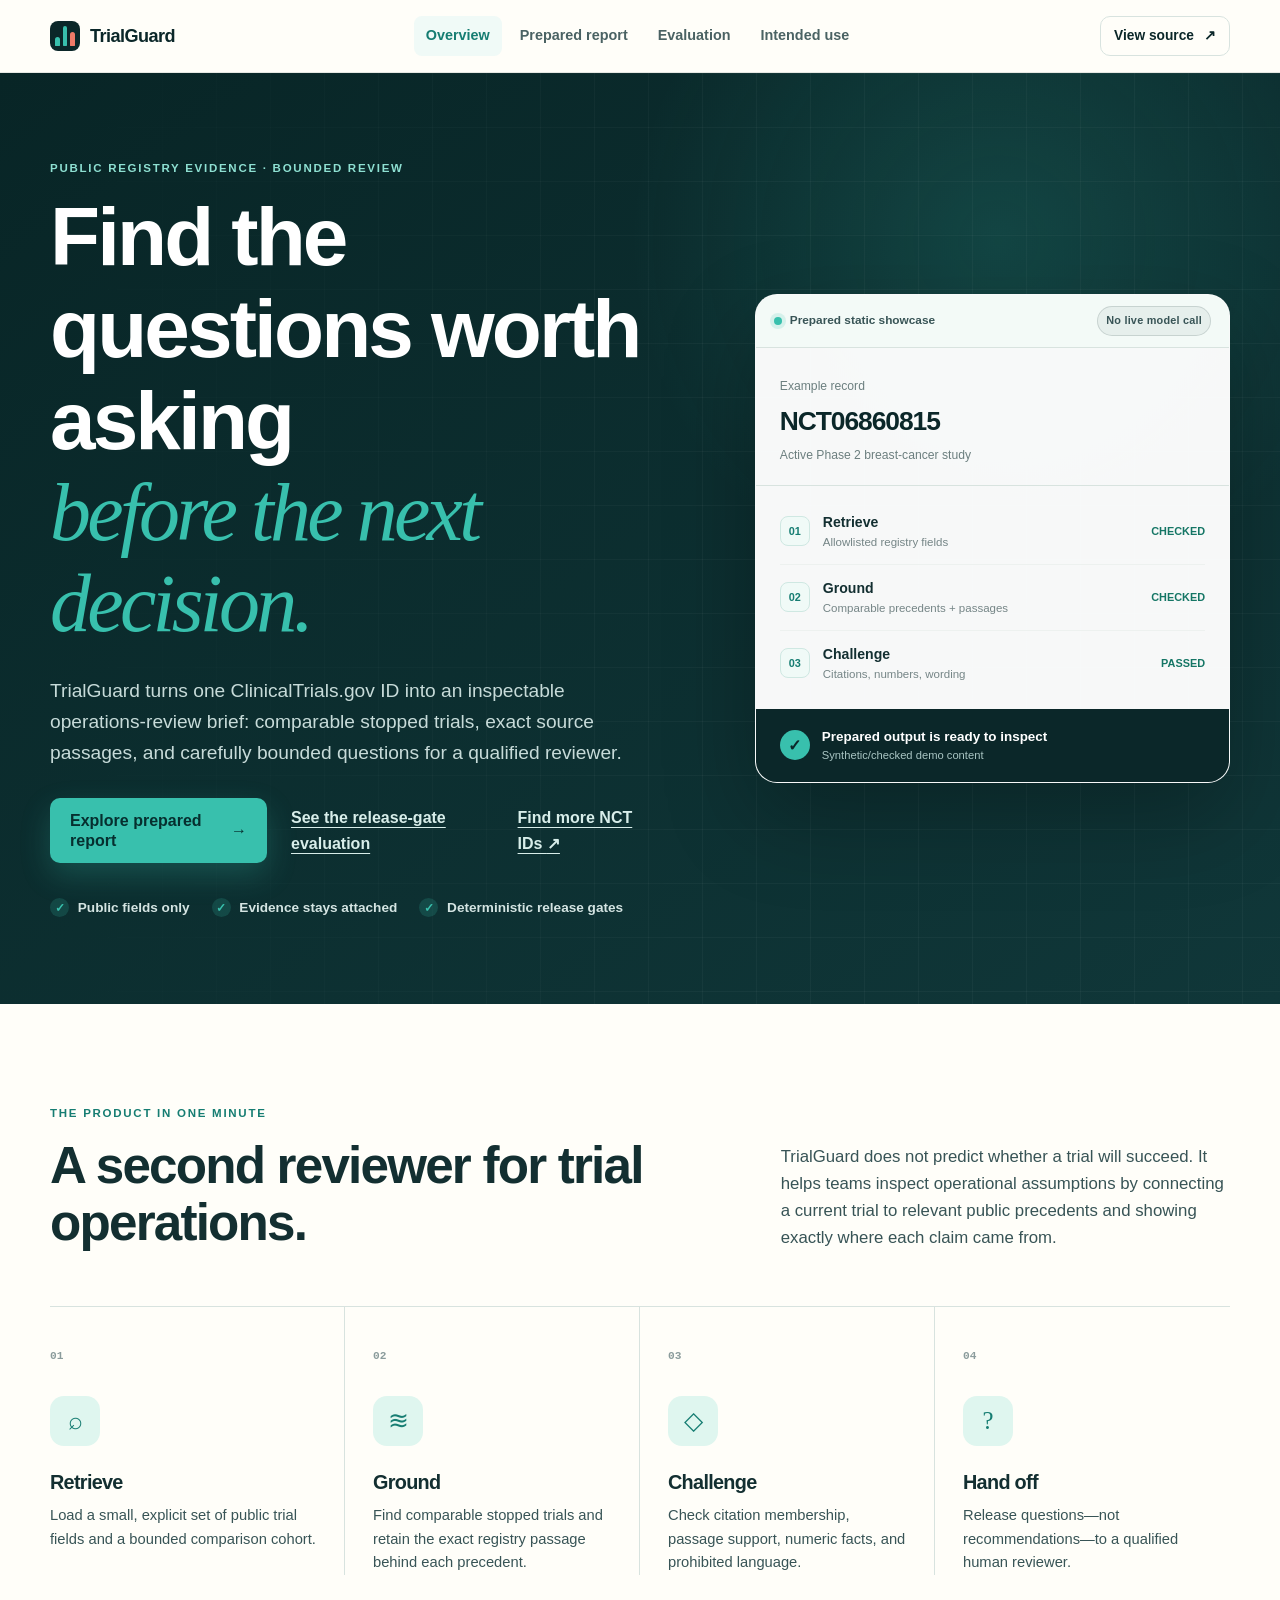
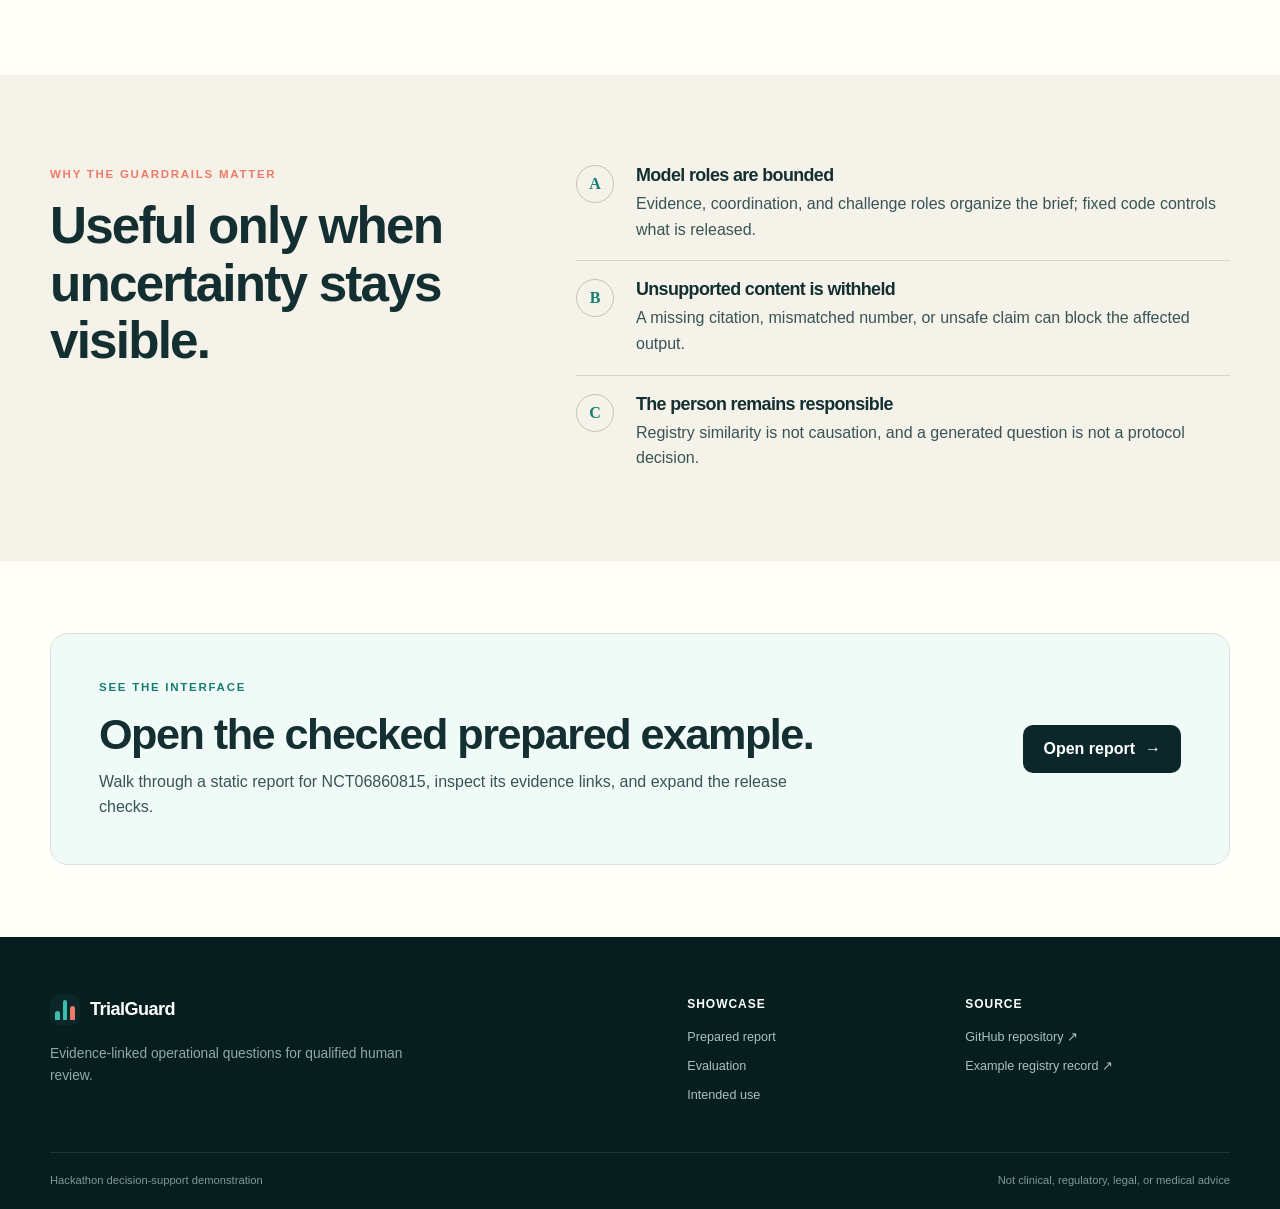
==== commit e8c8e069: "Publish demo links and final presentation deck" ====
--- a/docs/index.html
+++ b/docs/index.html
@@ -76,6 +76,15 @@
                 </a>
                 <a class="text-link text-link-light" href="#evaluation" data-route="evaluation">
                   See the release-gate evaluation
+                </a>
+                <a
+                  class="text-link text-link-light"
+                  href="https://clinicaltrials.gov/search"
+                  target="_blank"
+                  rel="noopener noreferrer"
+                >
+                  Find more NCT IDs
+                  <span aria-hidden="true">↗</span>
                 </a>
               </div>
               <ul class="proof-list" aria-label="Product safeguards">
